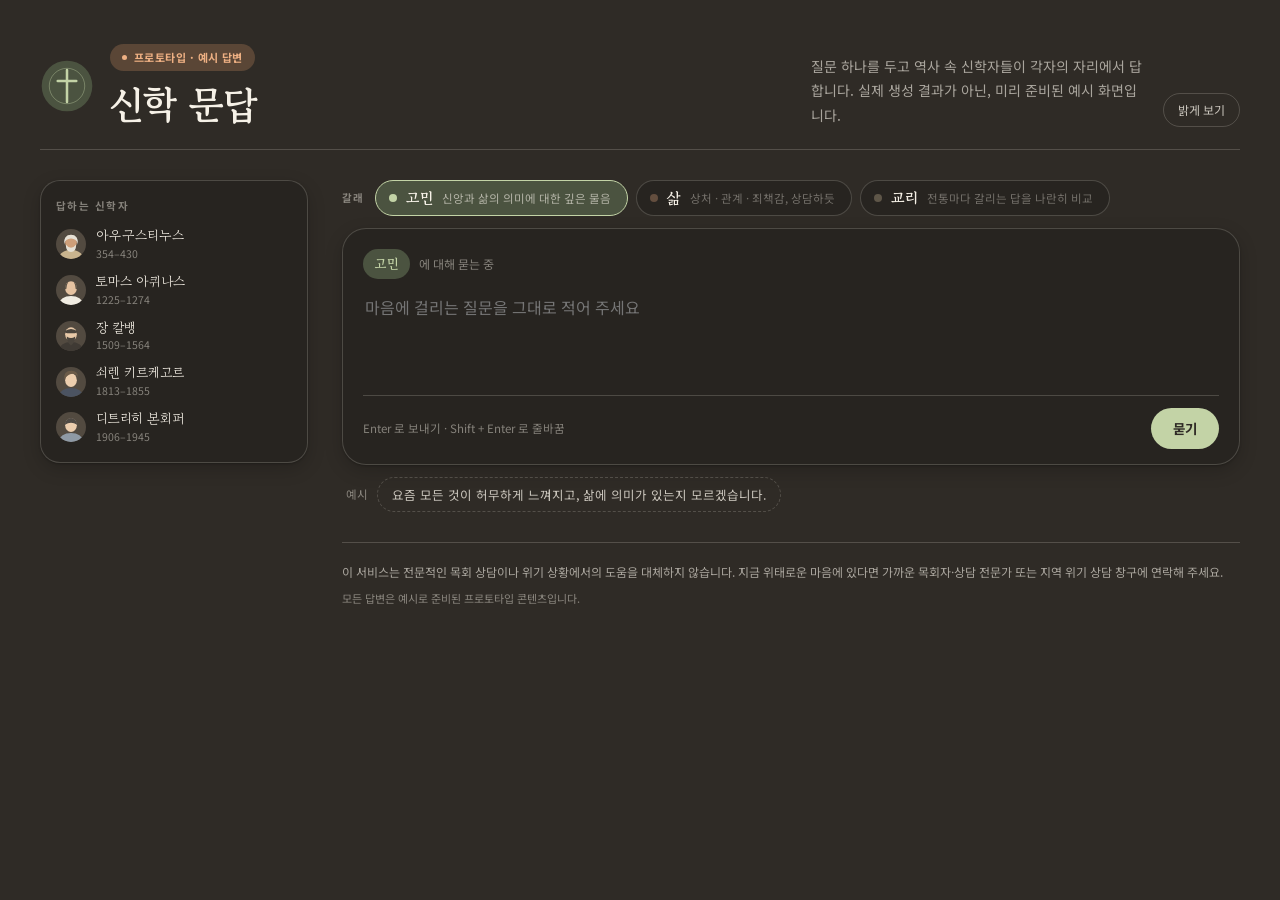
==== index.html @ 19d28226 "초기 커밋: 신학 문답 정적 사이트 - index.html + assets(styles.css, data.js, app.js, favicon.svg) - 고민/삶/교리 3갈래, 신" ====
<!DOCTYPE html>
<html lang="ko">
<head>
<meta charset="utf-8" />
<meta name="viewport" content="width=device-width, initial-scale=1" />
<title>신학 문답 — 역사 속 신학자들에게 묻다</title>
<meta name="description" content="고민 · 삶 · 교리, 세 갈래 중 하나를 고르고 질문하면 역사 속 신학자들이 각자의 자리에서 답합니다. 종합 결론과 참고 성경 구절, 비슷한 고민을 지나간 성경 인물까지 함께 보여 줍니다." />
<meta name="theme-color" content="#f5ead8" media="(prefers-color-scheme: light)" />
<meta name="theme-color" content="#2f2b26" media="(prefers-color-scheme: dark)" />

<!-- Open Graph -->
<meta property="og:type" content="website" />
<meta property="og:title" content="신학 문답" />
<meta property="og:description" content="질문 하나를 두고 역사 속 신학자들이 각자의 자리에서 답합니다." />
<meta property="og:locale" content="ko_KR" />

<link rel="icon" href="assets/favicon.svg" type="image/svg+xml" />
<link rel="preconnect" href="https://fonts.googleapis.com" />
<link rel="preconnect" href="https://fonts.gstatic.com" crossorigin />
<link rel="stylesheet" href="https://fonts.googleapis.com/css2?family=Gowun+Batang:wght@400;700&family=Noto+Sans+KR:wght@400;500;700&display=swap" />
<link rel="stylesheet" href="assets/styles.css" />
</head>
<body>
<div style="min-height:100vh;background:var(--color-bg);color:var(--color-text);padding:clamp(20px,4vw,44px) clamp(16px,4vw,40px) 90px;font-family:var(--sans);line-height:1.7">
  <div style="max-width:1220px;margin:0 auto;display:flex;flex-direction:column;gap:30px">

    <!-- HEADER -->
    <header style="display:flex;align-items:flex-end;justify-content:space-between;gap:24px;flex-wrap:wrap;border-bottom:1px solid var(--color-divider);padding-bottom:22px">
      <div style="display:flex;align-items:center;gap:16px">
        <svg viewBox="0 0 64 64" style="width:54px;height:54px;flex:none" aria-hidden="true">
          <circle cx="32" cy="32" r="30" fill="var(--cat-tint)"></circle>
          <circle cx="32" cy="32" r="21" fill="none" stroke="var(--cat)" stroke-width="1" opacity=".45"></circle>
          <path d="M32 13 V51 M21 26 H43" fill="none" stroke="var(--cat)" stroke-width="3" stroke-linecap="round"></path>
        </svg>
        <div style="display:flex;flex-direction:column;gap:9px">
          <span style="display:inline-flex;align-items:center;gap:7px;padding:4px 12px;border-radius:999px;font-size:11px;letter-spacing:.04em;font-weight:700;background:var(--c-life-tint);color:var(--c-life);width:fit-content">
            <span style="width:5px;height:5px;border-radius:50%;background:currentColor;display:block"></span>프로토타입 · 예시 답변
          </span>
          <h1 style="margin:0;font-family:var(--serif);font-weight:700;font-size:clamp(27px,3.6vw,38px);line-height:1.25;letter-spacing:-.02em">신학 문답</h1>
        </div>
      </div>
      <div style="display:flex;align-items:flex-end;gap:16px;flex-wrap:wrap">
        <p style="margin:0;max-width:42ch;font-size:14px;line-height:1.75;color:var(--ink-55)">
          질문 하나를 두고 역사 속 신학자들이 각자의 자리에서 답합니다. 실제 생성 결과가 아닌, 미리 준비된 예시 화면입니다.
        </p>
        <button id="themeBtn" class="hover-soft" aria-pressed="true" style="cursor:pointer;font-size:12px;color:var(--ink-70);background:transparent;border:1px solid var(--color-divider);border-radius:999px;padding:6px 14px;white-space:nowrap;transition:background .18s ease">밝게 보기</button>
      </div>
    </header>

    <!-- BODY -->
    <div style="display:flex;flex-wrap:wrap;gap:clamp(20px,3vw,34px);align-items:flex-start">

      <!-- LEFT RAIL -->
      <aside class="rail" style="flex:0 1 268px;min-width:250px;position:sticky;top:20px;display:flex;flex-direction:column;gap:22px">
        <div style="display:flex;flex-direction:column;gap:11px;background:var(--color-surface);border:1px solid var(--color-divider);border-radius:20px;padding:16px 15px;box-shadow:var(--shadow-soft)">
          <span style="font-size:10.5px;letter-spacing:.14em;font-weight:700;color:var(--ink-40)">답하는 신학자</span>
          <div id="roster" style="display:flex;flex-direction:column;gap:9px"></div>
        </div>
      </aside>

      <!-- MAIN -->
      <main style="flex:1 1 520px;min-width:300px;display:flex;flex-direction:column;gap:30px">

        <!-- ASK -->
        <section style="display:flex;flex-direction:column;gap:12px">
          <div style="display:flex;align-items:center;gap:8px;flex-wrap:wrap">
            <span style="font-size:10.5px;letter-spacing:.14em;font-weight:700;color:var(--ink-40);margin-right:2px">갈래</span>
            <div id="pills" style="display:flex;align-items:center;gap:8px;flex-wrap:wrap"></div>
          </div>

          <div style="background:var(--color-surface);border:1px solid var(--color-divider);border-radius:24px;padding:20px 20px 15px;box-shadow:var(--shadow-soft);display:flex;flex-direction:column;gap:12px">
            <div style="display:flex;align-items:center;gap:9px">
              <span id="qCatName" style="display:inline-flex;align-items:center;padding:4px 12px;border-radius:999px;font-family:var(--serif);font-weight:700;font-size:13px;background:var(--cat-tint);color:var(--cat)"></span>
              <span style="font-size:12px;color:var(--ink-40)">에 대해 묻는 중</span>
            </div>
            <textarea id="draft" rows="3" placeholder="마음에 걸리는 질문을 그대로 적어 주세요" aria-label="질문 입력" style="width:100%;resize:none;font-family:var(--sans);font-size:16px;line-height:1.75;color:var(--color-text);background:transparent;border:0;outline:none;padding:2px 2px 6px"></textarea>
            <div style="display:flex;align-items:center;gap:12px;flex-wrap:wrap;border-top:1px solid var(--color-divider);padding-top:12px">
              <span style="font-size:11.5px;color:var(--ink-40)">Enter 로 보내기 · Shift + Enter 로 줄바꿈</span>
              <button id="submitBtn" class="hover-op" style="margin-left:auto;cursor:pointer;font-family:var(--sans);font-weight:700;font-size:13.5px;color:var(--on-cat);background:var(--cat);border:0;border-radius:999px;padding:9px 22px;transition:opacity .18s ease">묻기</button>
            </div>
          </div>

          <div style="display:flex;align-items:center;gap:9px;flex-wrap:wrap;padding-left:4px">
            <span style="font-size:11.5px;color:var(--ink-40);flex:none">예시</span>
            <button id="exampleChip" class="example-chip" style="cursor:pointer;font-size:12.5px;text-align:left;padding:6px 14px;border-radius:999px;background:transparent;color:var(--ink-70);border:1px dashed var(--color-divider)"></button>
          </div>
        </section>

        <!-- RESULTS (JS가 채움) -->
        <div id="results" class="hidden"></div>

        <!-- FOOTER -->
        <footer style="border-top:1px solid var(--color-divider);padding-top:18px;display:flex;flex-direction:column;gap:7px">
          <p style="margin:0;font-size:12px;line-height:1.75;color:var(--ink-55)">
            이 서비스는 전문적인 목회 상담이나 위기 상황에서의 도움을 대체하지 않습니다. 지금 위태로운 마음에 있다면 가까운 목회자·상담 전문가 또는 지역 위기 상담 창구에 연락해 주세요.
          </p>
          <p style="margin:0;font-size:11px;color:var(--ink-40)">모든 답변은 예시로 준비된 프로토타입 콘텐츠입니다.</p>
        </footer>

      </main>
    </div>
  </div>
</div>

<script src="assets/data.js"></script>
<script src="assets/app.js"></script>
</body>
</html>
---- assets/styles.css ----
:root {
  --serif: "Gowun Batang", "Nanum Myeongjo", serif;
  --sans: "Noto Sans KR", "Figtree", system-ui, sans-serif;

  --color-bg: #f5ead8;
  --color-surface: #fffdf7;
  --color-text: #3a352f;
  --color-divider: rgba(58,53,47,.12);
  --soft: rgba(58,53,47,.06);
  --ink-70: rgba(58,53,47,.72);
  --ink-55: rgba(58,53,47,.55);
  --ink-40: rgba(58,53,47,.4);
  --c-worry: #6d7f52; --c-worry-tint: #eef4e2; --c-worry-soft: #f6f9ef;
  --c-life:  #b3703f; --c-life-tint:  #fbeade; --c-life-soft:  #fdf3ec;
  --c-doc:   #8a7350; --c-doc-tint:   #f2ece0; --c-doc-soft:   #f9f5ec;
  --on-cat: #fffdf8;
  --av-bg: #f0e7d5;
  --shadow-soft: 0 1px 2px rgba(58,53,47,.05), 0 6px 18px rgba(58,53,47,.05);

  /* 선택된 갈래 색 (JS가 갱신) */
  --cat: var(--c-worry);
  --cat-tint: var(--c-worry-tint);
  --cat-soft: var(--c-worry-soft);
}
:root.dark {
  --color-bg: #2f2b26;
  --color-surface: #272420;
  --color-text: #f6f1e7;
  --color-divider: rgba(246,241,231,.18);
  --soft: rgba(246,241,231,.08);
  --ink-70: rgba(246,241,231,.78);
  --ink-55: rgba(246,241,231,.62);
  --ink-40: rgba(246,241,231,.46);
  --c-worry: #c3d3a6; --c-worry-tint: #4b5340; --c-worry-soft: #464e3c;
  --c-life:  #eeb083; --c-life-tint:  #5a4636; --c-life-soft:  #524032;
  --c-doc:   #dfcba4; --c-doc-tint:   #544a3a; --c-doc-soft:   #4d4436;
  --on-cat: #2e2a25;
  --av-bg: #524a40;
  --shadow-soft: 0 1px 2px rgba(0,0,0,.22), 0 6px 18px rgba(0,0,0,.18);
}

* { box-sizing: border-box; }
html, body { margin: 0; background: var(--color-bg); color: var(--color-text); font-family: var(--sans); -webkit-font-smoothing: antialiased; }

@keyframes riseIn { from { opacity: 0; transform: translateY(12px); } to { opacity: 1; transform: none; } }
@keyframes fadeIn { from { opacity: 0; } to { opacity: 1; } }

button { font: inherit; }
.hover-soft:hover { background: var(--soft) !important; }
.hover-op:hover { opacity: .85; }
.pill-cat { transition: background .18s ease, border-color .18s ease; }
.pill-cat:hover { border-color: var(--pc) !important; }
.example-chip { transition: background .18s ease; }
.example-chip:hover { background: var(--cat-tint) !important; }
a { color: var(--c-life); }

:focus-visible { outline: 2px solid var(--cat); outline-offset: 2px; border-radius: 6px; }

.hidden { display: none !important; }

@media (max-width: 720px) {
  aside.rail { position: static !important; top: auto !important; }
}

/* 접근성: 모션 최소화 설정을 존중 */
@media (prefers-reduced-motion: reduce) {
  *, *::before, *::after { animation: none !important; scroll-behavior: auto !important; }
}
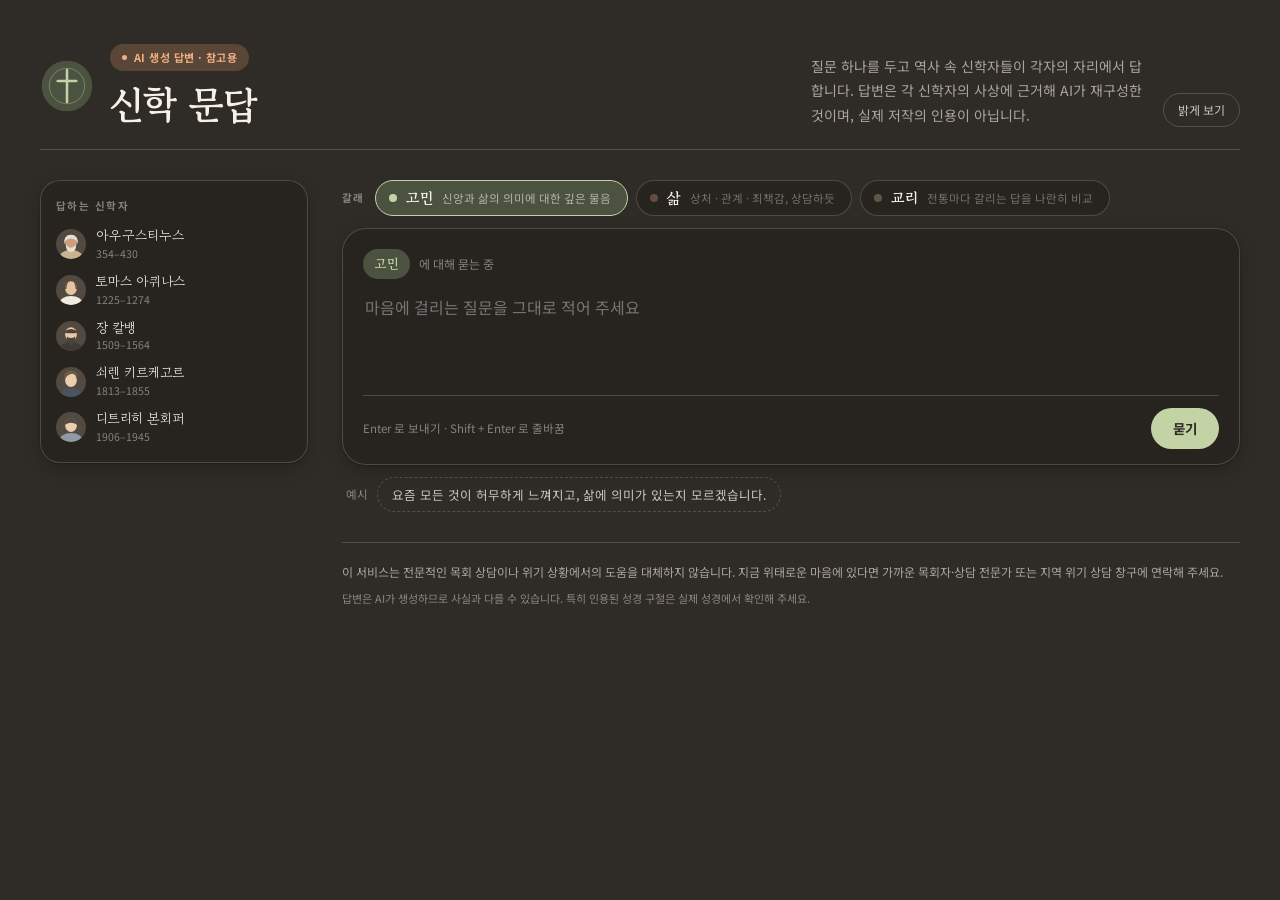
==== commit 549a145d: "Gemini API 연동: 예시 답변 → 실제 생성 답변 - api/ask.js 서버리스 함수 추가 (Gemini interactions API + 구조화 출력) - API 키는 " ====
--- a/index.html
+++ b/index.html
@@ -34,14 +34,14 @@
         </svg>
         <div style="display:flex;flex-direction:column;gap:9px">
           <span style="display:inline-flex;align-items:center;gap:7px;padding:4px 12px;border-radius:999px;font-size:11px;letter-spacing:.04em;font-weight:700;background:var(--c-life-tint);color:var(--c-life);width:fit-content">
-            <span style="width:5px;height:5px;border-radius:50%;background:currentColor;display:block"></span>프로토타입 · 예시 답변
+            <span style="width:5px;height:5px;border-radius:50%;background:currentColor;display:block"></span>AI 생성 답변 · 참고용
           </span>
           <h1 style="margin:0;font-family:var(--serif);font-weight:700;font-size:clamp(27px,3.6vw,38px);line-height:1.25;letter-spacing:-.02em">신학 문답</h1>
         </div>
       </div>
       <div style="display:flex;align-items:flex-end;gap:16px;flex-wrap:wrap">
         <p style="margin:0;max-width:42ch;font-size:14px;line-height:1.75;color:var(--ink-55)">
-          질문 하나를 두고 역사 속 신학자들이 각자의 자리에서 답합니다. 실제 생성 결과가 아닌, 미리 준비된 예시 화면입니다.
+          질문 하나를 두고 역사 속 신학자들이 각자의 자리에서 답합니다. 답변은 각 신학자의 사상에 근거해 AI가 재구성한 것이며, 실제 저작의 인용이 아닙니다.
         </p>
         <button id="themeBtn" class="hover-soft" aria-pressed="true" style="cursor:pointer;font-size:12px;color:var(--ink-70);background:transparent;border:1px solid var(--color-divider);border-radius:999px;padding:6px 14px;white-space:nowrap;transition:background .18s ease">밝게 보기</button>
       </div>
@@ -94,7 +94,7 @@
           <p style="margin:0;font-size:12px;line-height:1.75;color:var(--ink-55)">
             이 서비스는 전문적인 목회 상담이나 위기 상황에서의 도움을 대체하지 않습니다. 지금 위태로운 마음에 있다면 가까운 목회자·상담 전문가 또는 지역 위기 상담 창구에 연락해 주세요.
           </p>
-          <p style="margin:0;font-size:11px;color:var(--ink-40)">모든 답변은 예시로 준비된 프로토타입 콘텐츠입니다.</p>
+          <p style="margin:0;font-size:11px;color:var(--ink-40)">답변은 AI가 생성하므로 사실과 다를 수 있습니다. 특히 인용된 성경 구절은 실제 성경에서 확인해 주세요.</p>
         </footer>
 
       </main>
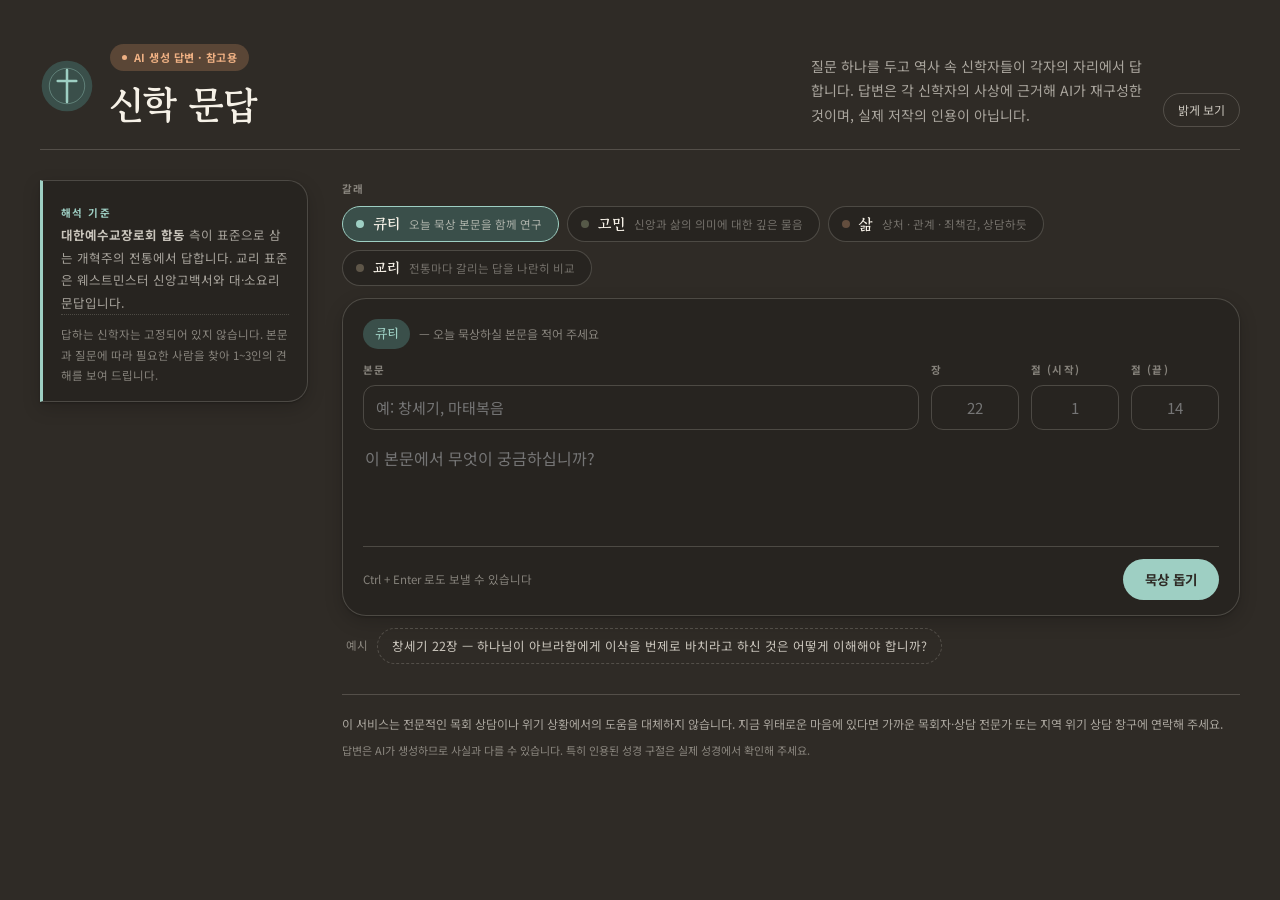
==== commit f2b546cb: "큐티 갈래 추가 및 첫 화면 기본 갈래로 설정 새 갈래 '큐티' — D형 큐티의 '연구와 묵상' 단계를 돕습니다. - 입력: 본문(66권 자동완성)·장·절(시작~끝)·질문 - 출력" ====
--- a/index.html
+++ b/index.html
@@ -18,7 +18,8 @@
 <link rel="preconnect" href="https://fonts.googleapis.com" />
 <link rel="preconnect" href="https://fonts.gstatic.com" crossorigin />
 <link rel="stylesheet" href="https://fonts.googleapis.com/css2?family=Gowun+Batang:wght@400;700&family=Noto+Sans+KR:wght@400;500;700&display=swap" />
-<link rel="stylesheet" href="assets/styles.css" />
+<!-- ?v= 는 캐시 무효화용입니다. 자산을 고칠 때마다 숫자를 올려 주세요. -->
+<link rel="stylesheet" href="assets/styles.css?v=2" />
 </head>
 <body>
 <div style="min-height:100vh;background:var(--color-bg);color:var(--color-text);padding:clamp(20px,4vw,44px) clamp(16px,4vw,40px) 90px;font-family:var(--sans);line-height:1.7">
@@ -52,9 +53,22 @@
 
       <!-- LEFT RAIL -->
       <aside class="rail" style="flex:0 1 268px;min-width:250px;position:sticky;top:20px;display:flex;flex-direction:column;gap:22px">
-        <div style="display:flex;flex-direction:column;gap:11px;background:var(--color-surface);border:1px solid var(--color-divider);border-radius:20px;padding:16px 15px;box-shadow:var(--shadow-soft)">
+        <!-- 고정 패널이 있는 갈래 -->
+        <div id="rosterCard" style="display:flex;flex-direction:column;gap:11px;background:var(--color-surface);border:1px solid var(--color-divider);border-radius:20px;padding:16px 15px;box-shadow:var(--shadow-soft)">
           <span style="font-size:10.5px;letter-spacing:.14em;font-weight:700;color:var(--ink-40)">답하는 신학자</span>
           <div id="roster" style="display:flex;flex-direction:column;gap:9px"></div>
+        </div>
+
+        <!-- 큐티 갈래: 고정 패널이 없으므로 해석 기준을 안내합니다 -->
+        <div id="standardCard" class="hidden" style="flex-direction:column;gap:10px;background:var(--color-surface);border:1px solid var(--color-divider);border-left:3px solid var(--cat);border-radius:0 20px 20px 0;padding:16px 18px;box-shadow:var(--shadow-soft)">
+          <span style="font-size:10.5px;letter-spacing:.14em;font-weight:700;color:var(--cat)">해석 기준</span>
+          <p style="margin:0;font-size:12.5px;line-height:1.8;color:var(--ink-55)">
+            <b style="color:var(--ink-70)">대한예수교장로회 합동</b> 측이 표준으로 삼는 개혁주의 전통에서 답합니다.
+            교리 표준은 웨스트민스터 신앙고백서와 대·소요리문답입니다.
+          </p>
+          <p style="margin:0;font-size:11.5px;line-height:1.75;color:var(--ink-40);padding-top:9px;border-top:1px dotted var(--color-divider)">
+            답하는 신학자는 고정되어 있지 않습니다. 본문과 질문에 따라 필요한 사람을 찾아 1~3인의 견해를 보여 드립니다.
+          </p>
         </div>
       </aside>
 
@@ -71,11 +85,27 @@
           <div style="background:var(--color-surface);border:1px solid var(--color-divider);border-radius:24px;padding:20px 20px 15px;box-shadow:var(--shadow-soft);display:flex;flex-direction:column;gap:12px">
             <div style="display:flex;align-items:center;gap:9px">
               <span id="qCatName" style="display:inline-flex;align-items:center;padding:4px 12px;border-radius:999px;font-family:var(--serif);font-weight:700;font-size:13px;background:var(--cat-tint);color:var(--cat)"></span>
-              <span style="font-size:12px;color:var(--ink-40)">에 대해 묻는 중</span>
+              <span id="qCatSuffix" style="font-size:12px;color:var(--ink-40)">에 대해 묻는 중</span>
             </div>
+
+            <!-- 큐티 전용: 본문 · 장 · 절 -->
+            <div id="qtFields" class="hidden" style="flex-direction:column;gap:12px">
+              <div style="display:flex;gap:12px;flex-wrap:wrap;align-items:flex-end">
+                <div class="field" style="flex:1 1 180px;min-width:150px">
+                  <label for="book">본문</label>
+                  <input id="book" list="books" placeholder="예: 창세기, 마태복음" autocomplete="off" />
+                  <datalist id="books"></datalist>
+                </div>
+                <div class="field" style="flex:none"><label for="chapter">장</label><input id="chapter" class="num" inputmode="numeric" placeholder="22" /></div>
+                <div class="field" style="flex:none"><label for="vFrom">절 (시작)</label><input id="vFrom" class="num" inputmode="numeric" placeholder="1" /></div>
+                <div class="field" style="flex:none"><label for="vTo">절 (끝)</label><input id="vTo" class="num" inputmode="numeric" placeholder="14" /></div>
+              </div>
+              <p id="refPreview" style="margin:0;font-family:var(--serif);font-size:13.5px;color:var(--cat)"></p>
+            </div>
+
             <textarea id="draft" rows="3" placeholder="마음에 걸리는 질문을 그대로 적어 주세요" aria-label="질문 입력" style="width:100%;resize:none;font-family:var(--sans);font-size:16px;line-height:1.75;color:var(--color-text);background:transparent;border:0;outline:none;padding:2px 2px 6px"></textarea>
             <div style="display:flex;align-items:center;gap:12px;flex-wrap:wrap;border-top:1px solid var(--color-divider);padding-top:12px">
-              <span style="font-size:11.5px;color:var(--ink-40)">Enter 로 보내기 · Shift + Enter 로 줄바꿈</span>
+              <span id="sendHint" style="font-size:11.5px;color:var(--ink-40)">Enter 로 보내기 · Shift + Enter 로 줄바꿈</span>
               <button id="submitBtn" class="hover-op" style="margin-left:auto;cursor:pointer;font-family:var(--sans);font-weight:700;font-size:13.5px;color:var(--on-cat);background:var(--cat);border:0;border-radius:999px;padding:9px 22px;transition:opacity .18s ease">묻기</button>
             </div>
           </div>
@@ -102,7 +132,7 @@
   </div>
 </div>
 
-<script src="assets/data.js"></script>
-<script src="assets/app.js"></script>
+<script src="assets/data.js?v=2"></script>
+<script src="assets/app.js?v=2"></script>
 </body>
 </html>
--- a/assets/styles.css
+++ b/assets/styles.css
@@ -10,6 +10,7 @@
   --ink-70: rgba(58,53,47,.72);
   --ink-55: rgba(58,53,47,.55);
   --ink-40: rgba(58,53,47,.4);
+  --c-qt:    #4a7a72; --c-qt-tint:    #e2efec; --c-qt-soft:    #f0f7f5;
   --c-worry: #6d7f52; --c-worry-tint: #eef4e2; --c-worry-soft: #f6f9ef;
   --c-life:  #b3703f; --c-life-tint:  #fbeade; --c-life-soft:  #fdf3ec;
   --c-doc:   #8a7350; --c-doc-tint:   #f2ece0; --c-doc-soft:   #f9f5ec;
@@ -17,10 +18,10 @@
   --av-bg: #f0e7d5;
   --shadow-soft: 0 1px 2px rgba(58,53,47,.05), 0 6px 18px rgba(58,53,47,.05);
 
-  /* 선택된 갈래 색 (JS가 갱신) */
-  --cat: var(--c-worry);
-  --cat-tint: var(--c-worry-tint);
-  --cat-soft: var(--c-worry-soft);
+  /* 선택된 갈래 색 (JS가 갱신) — 기본은 큐티 */
+  --cat: var(--c-qt);
+  --cat-tint: var(--c-qt-tint);
+  --cat-soft: var(--c-qt-soft);
 }
 :root.dark {
   --color-bg: #2f2b26;
@@ -31,6 +32,7 @@
   --ink-70: rgba(246,241,231,.78);
   --ink-55: rgba(246,241,231,.62);
   --ink-40: rgba(246,241,231,.46);
+  --c-qt:    #9ecfc3; --c-qt-tint:    #3a4f4a; --c-qt-soft:    #354844;
   --c-worry: #c3d3a6; --c-worry-tint: #4b5340; --c-worry-soft: #464e3c;
   --c-life:  #eeb083; --c-life-tint:  #5a4636; --c-life-soft:  #524032;
   --c-doc:   #dfcba4; --c-doc-tint:   #544a3a; --c-doc-soft:   #4d4436;
@@ -58,6 +60,17 @@
 
 .hidden { display: none !important; }
 
+/* 큐티 갈래 입력 칸 */
+.field { display: flex; flex-direction: column; gap: 6px; }
+.field label { font-size: 10.5px; letter-spacing: .14em; font-weight: 700; color: var(--ink-40); }
+.field input {
+  font-family: var(--sans); font-size: 15px; line-height: 1.7; color: var(--color-text);
+  background: transparent; border: 1px solid var(--color-divider); border-radius: 12px;
+  padding: 9px 12px; outline: none; transition: border-color .18s ease; width: 100%;
+}
+.field input:focus { border-color: var(--cat); }
+.field .num { max-width: 88px; text-align: center; }
+
 @media (max-width: 720px) {
   aside.rail { position: static !important; top: auto !important; }
 }
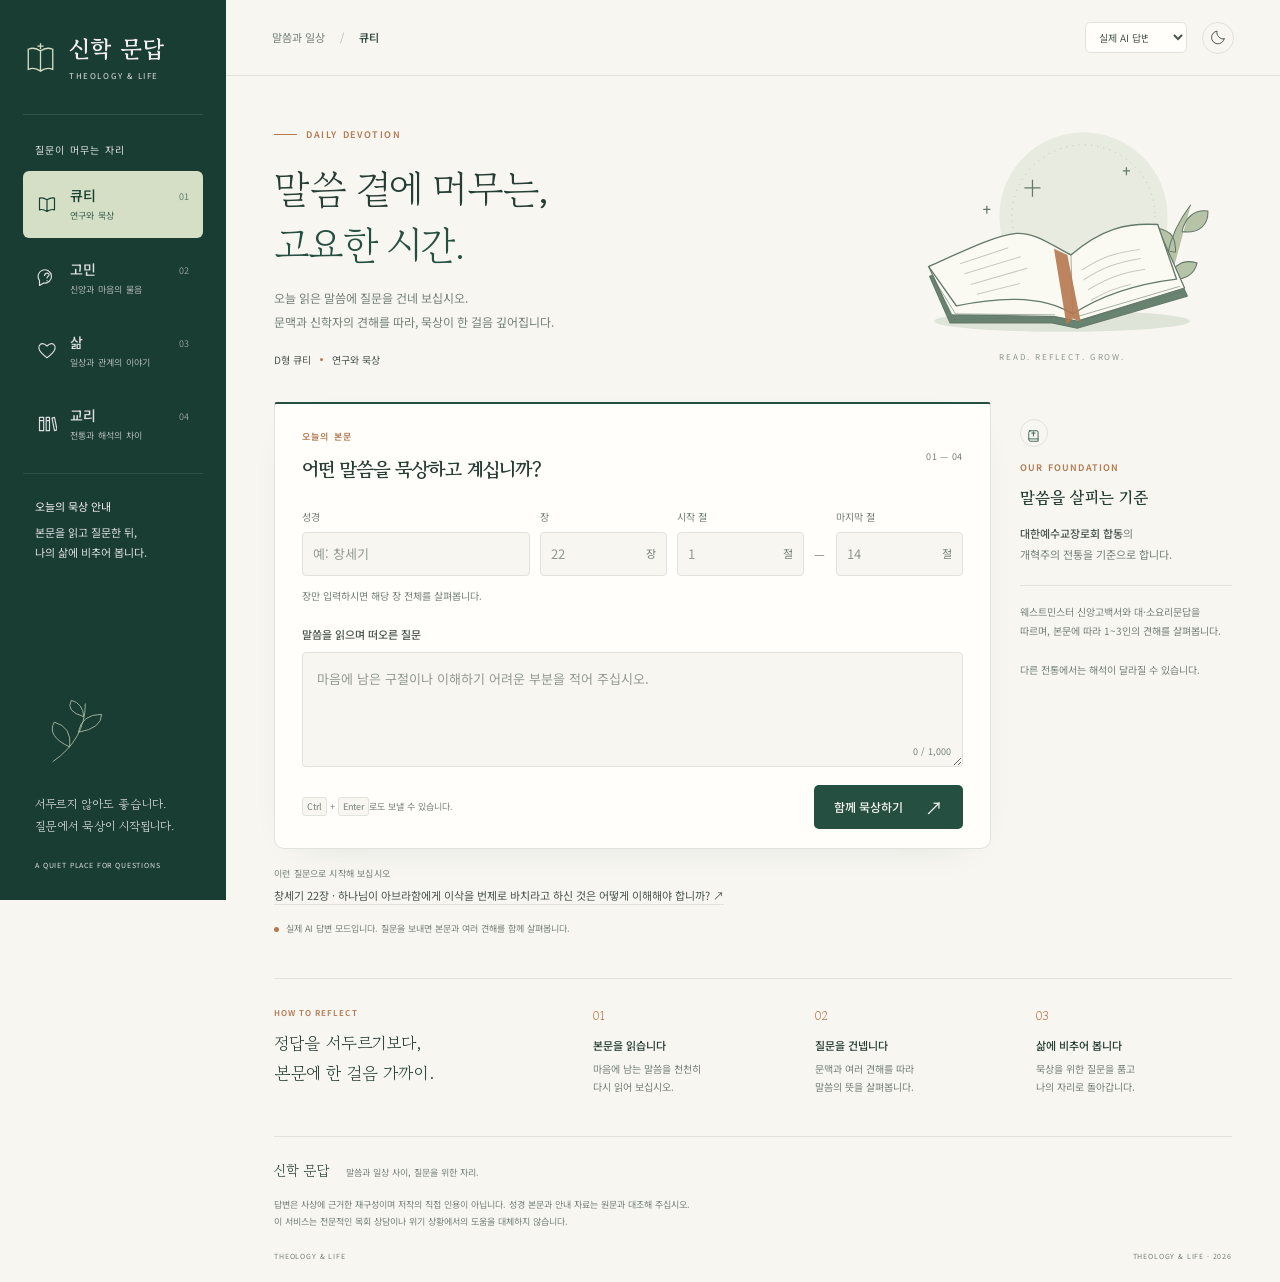
==== commit 5374dd12: "확정 서재 디자인 적용 및 연속 질문 지원" ====
--- a/index.html
+++ b/index.html
@@ -1,138 +1,105 @@
-<!DOCTYPE html>
+<!doctype html>
 <html lang="ko">
 <head>
-<meta charset="utf-8" />
-<meta name="viewport" content="width=device-width, initial-scale=1" />
-<title>신학 문답 — 역사 속 신학자들에게 묻다</title>
-<meta name="description" content="고민 · 삶 · 교리, 세 갈래 중 하나를 고르고 질문하면 역사 속 신학자들이 각자의 자리에서 답합니다. 종합 결론과 참고 성경 구절, 비슷한 고민을 지나간 성경 인물까지 함께 보여 줍니다." />
-<meta name="theme-color" content="#f5ead8" media="(prefers-color-scheme: light)" />
-<meta name="theme-color" content="#2f2b26" media="(prefers-color-scheme: dark)" />
-
-<!-- Open Graph -->
-<meta property="og:type" content="website" />
-<meta property="og:title" content="신학 문답" />
-<meta property="og:description" content="질문 하나를 두고 역사 속 신학자들이 각자의 자리에서 답합니다." />
-<meta property="og:locale" content="ko_KR" />
-
-<link rel="icon" href="assets/favicon.svg" type="image/svg+xml" />
-<link rel="preconnect" href="https://fonts.googleapis.com" />
-<link rel="preconnect" href="https://fonts.gstatic.com" crossorigin />
-<link rel="stylesheet" href="https://fonts.googleapis.com/css2?family=Gowun+Batang:wght@400;700&family=Noto+Sans+KR:wght@400;500;700&display=swap" />
-<!-- ?v= 는 캐시 무효화용입니다. 자산을 고칠 때마다 숫자를 올려 주세요. -->
-<link rel="stylesheet" href="assets/styles.css?v=2" />
+<meta charset="UTF-8"><meta name="viewport" content="width=device-width, initial-scale=1">
+<meta name="description" content="큐티와 신앙의 고민, 삶과 교리에 관한 질문을 성경과 신학자의 견해로 함께 살펴봅니다."><meta name="theme-color" content="#183c34">
+<title>신학 문답 — 말씀 곁에 머무는 시간</title>
+<link rel="icon" href="assets/mark.svg" type="image/svg+xml">
+<link rel="preconnect" href="https://fonts.googleapis.com"><link rel="preconnect" href="https://fonts.gstatic.com" crossorigin>
+<link href="https://fonts.googleapis.com/css2?family=Gowun+Batang:wght@400;700&family=Noto+Sans+KR:wght@400;500;600;700&display=swap" rel="stylesheet">
+<link rel="stylesheet" href="assets/design.css">
 </head>
 <body>
-<div style="min-height:100vh;background:var(--color-bg);color:var(--color-text);padding:clamp(20px,4vw,44px) clamp(16px,4vw,40px) 90px;font-family:var(--sans);line-height:1.7">
-  <div style="max-width:1220px;margin:0 auto;display:flex;flex-direction:column;gap:30px">
+<a class="skip" href="#question">질문 입력으로 바로 이동</a>
+<aside class="sidebar">
+  <a class="brand" href="./index.html" aria-label="신학 문답 처음으로">
+    <svg viewBox="0 0 40 40" aria-hidden="true"><path d="M6 10c5-2 10-1 14 2 4-3 9-4 14-2v23c-5-2-10-1-14 2-4-3-9-4-14-2Z M20 12v23 M20 3v7 M16.5 6.5h7" fill="none" stroke="currentColor" stroke-width="1.5"/></svg>
+    <span>신학 문답<small>THEOLOGY & LIFE</small></span>
+  </a>
+  <div class="rail-rule"></div>
+  <p class="rail-label">질문이 머무는 자리</p>
+  <nav id="categories" aria-label="질문 갈래"></nav>
+  <div class="sidebar-note" id="sidebarNote"></div>
+  <div class="sidebar-bottom">
+    <svg class="branch" viewBox="0 0 100 90" fill="none" stroke="currentColor" aria-hidden="true"><path d="M20 82Q62 53 62 7M42 63Q12 49 22 31q23 6 20 32M53 44Q83 39 83 21q-26 0-30 23M60 24Q36 17 44 3q15 4 16 21" stroke-width="1.2"/></svg>
+    <p>서두르지 않아도 좋습니다.<br>질문에서 묵상이 시작됩니다.</p>
+    <span class="rail-edition">A QUIET PLACE FOR QUESTIONS</span>
+  </div>
+</aside>
+<div class="workspace">
+  <header class="topbar">
+    <div class="breadcrumb">말씀과 일상 <span>/</span> <b id="crumb">큐티</b></div>
+    <div class="top-actions">
+      <span class="local-badge"><i></i> 디자인 미리보기</span>
+      <label class="mode-control"><span class="sr-only">답변 모드</span><select id="mode"><option value="demo">예시 답변</option><option value="live">실제 AI 답변</option></select></label>
+      <button id="themeToggle" class="icon-button" aria-label="어둡게 보기" title="어둡게 보기"></button>
+    </div>
+  </header>
+  <main id="main" class="page">
+    <section class="hero" id="hero">
+      <div class="hero-copy"><div class="eyebrow"><span></span><span id="eyebrow">DAILY DEVOTION</span></div>
+      <h1 id="heroTitle">말씀 곁에 머무는,<br><em>고요한 시간.</em></h1>
+      <p id="heroDescription">오늘 읽은 말씀에 질문을 건네 보십시오.<br>문맥과 신학자의 견해를 따라, 묵상이 한 걸음 깊어집니다.</p>
+      <div class="hero-meta" id="heroMeta"><span>D형 큐티</span><i></i><span>연구와 묵상</span></div></div>
+      <div class="hero-art" aria-hidden="true">
+        <svg viewBox="0 0 380 265" fill="none" xmlns="http://www.w3.org/2000/svg">
+        <circle cx="214" cy="110" r="94" fill="var(--art-disc)"/>
+        <circle cx="214" cy="110" r="80" stroke="var(--art-line)" stroke-dasharray="1 6" opacity=".4"/>
+        <path d="M305 204c-4-45 7-79 29-107 M317 150c-19-1-23-15-21-27 16 3 21 10 21 27 M324 127c20 3 30-9 29-23-14-2-25 6-29 23 M309 179c16 4 29-3 32-17-13-4-25 0-32 17" fill="var(--art-leaf)" stroke="var(--art-line)" stroke-width="1.2"/>
+        <ellipse cx="190" cy="227" rx="143" ry="12" fill="var(--art-shadow)"/>
+        <path d="M42 177 150 142 201 160 303 138 330 199 207 235 179 229 65 229Z" fill="var(--art-cover)" stroke="var(--art-line)" stroke-width="1.4" stroke-linejoin="round"/>
+        <path d="m41 166 104-34 55 21 98-28 29 65-120 37-25-5-116-2Z" fill="var(--art-paper)" stroke="var(--art-line)" stroke-width="1.4" stroke-linejoin="round"/>
+        <path d="M41 166c36-16 74-35 98-37 22-1 39 13 61 24 34-29 61-36 97-34l21 61c-33 4-78 14-116 39-30-19-73-21-130-9Z" fill="var(--art-paper)" stroke="var(--art-line)" stroke-width="1.5"/>
+        <path d="m200 153 2 66M45 177l26 42 111 1M49 185l21 40 115-2M207 222l115-34M208 227l117-33" stroke="var(--art-line)" opacity=".65"/>
+        <path d="m76 163 54-18m-49 29 63-19m-56 31 63-18m-56 29 48-12m69-15c22-14 38-20 65-23m-63 34c22-14 38-20 64-24m-59 35c23-14 38-19 64-23m-61 35c15-9 29-15 45-18" stroke="var(--art-line)" opacity=".36" stroke-width="1.2"/>
+        <path d="m181 146 15 7 15 75-9-4-7 7Z" fill="var(--copper)" opacity=".9"/>
+        <path d="M157 69v19m-9-10h18M262 55v9m-4-5h8M106 98v9m-4-5h8" stroke="var(--art-line)" stroke-width="1.4"/>
+        </svg>
+        <span>READ. REFLECT. GROW.</span>
+      </div>
+    </section>
 
-    <!-- HEADER -->
-    <header style="display:flex;align-items:flex-end;justify-content:space-between;gap:24px;flex-wrap:wrap;border-bottom:1px solid var(--color-divider);padding-bottom:22px">
-      <div style="display:flex;align-items:center;gap:16px">
-        <svg viewBox="0 0 64 64" style="width:54px;height:54px;flex:none" aria-hidden="true">
-          <circle cx="32" cy="32" r="30" fill="var(--cat-tint)"></circle>
-          <circle cx="32" cy="32" r="21" fill="none" stroke="var(--cat)" stroke-width="1" opacity=".45"></circle>
-          <path d="M32 13 V51 M21 26 H43" fill="none" stroke="var(--cat)" stroke-width="3" stroke-linecap="round"></path>
-        </svg>
-        <div style="display:flex;flex-direction:column;gap:9px">
-          <span style="display:inline-flex;align-items:center;gap:7px;padding:4px 12px;border-radius:999px;font-size:11px;letter-spacing:.04em;font-weight:700;background:var(--c-life-tint);color:var(--c-life);width:fit-content">
-            <span style="width:5px;height:5px;border-radius:50%;background:currentColor;display:block"></span>AI 생성 답변 · 참고용
-          </span>
-          <h1 style="margin:0;font-family:var(--serif);font-weight:700;font-size:clamp(27px,3.6vw,38px);line-height:1.25;letter-spacing:-.02em">신학 문답</h1>
-        </div>
+    <div class="entry-layout">
+      <div class="entry-main">
+        <form id="questionForm" class="question-card" novalidate>
+          <div class="form-heading"><div><span class="kicker" id="formKicker">오늘의 본문</span><h2 id="formTitle">어떤 말씀을 묵상하고 계십니까?</h2></div><span class="page-number">01 — 04</span></div>
+          <div id="qtFields" class="passage-fields">
+            <label class="book-field">성경<input id="book" list="books" autocomplete="off" placeholder="예: 창세기" maxlength="20"><datalist id="books"></datalist></label>
+            <label>장<div class="unit-input"><input id="chapter" type="text" inputmode="numeric" placeholder="22" maxlength="3"><span>장</span></div></label>
+            <label>시작 절<div class="unit-input"><input id="verseFrom" type="text" inputmode="numeric" placeholder="1" maxlength="3"><span>절</span></div></label>
+            <span class="range-dash">—</span>
+            <label>마지막 절<div class="unit-input"><input id="verseTo" type="text" inputmode="numeric" placeholder="14" maxlength="3"><span>절</span></div></label>
+          </div>
+          <p id="refPreview" class="reference-preview">장만 입력하시면 해당 장 전체를 살펴봅니다.</p>
+          <div id="followupContext" class="followup-context" hidden></div>
+          <div class="question-field"><label for="question" id="questionLabel">말씀을 읽으며 떠오른 질문</label><textarea id="question" rows="3" maxlength="1000" placeholder="마음에 남은 구절이나 이해하기 어려운 부분을 적어 주십시오."></textarea><span class="character-count" id="characterCount">0 / 1,000</span></div>
+          <p id="validation" role="alert" class="validation" hidden></p>
+          <div class="form-bottom"><span id="keyboardHint"><kbd>Ctrl</kbd> + <kbd>Enter</kbd>로도 보낼 수 있습니다.</span><button id="submitButton" type="submit" class="primary">함께 묵상하기 <span aria-hidden="true">↗</span></button></div>
+        </form>
+        <div class="example-row"><span>이런 질문으로 시작해 보십시오</span><button id="fillExample" type="button"></button></div>
+        <p class="mode-note" id="modeNote"><span class="status-dot"></span> 예시 모드입니다. 질문을 보내면 갈래별로 준비된 답변이 표시됩니다.</p>
       </div>
-      <div style="display:flex;align-items:flex-end;gap:16px;flex-wrap:wrap">
-        <p style="margin:0;max-width:42ch;font-size:14px;line-height:1.75;color:var(--ink-55)">
-          질문 하나를 두고 역사 속 신학자들이 각자의 자리에서 답합니다. 답변은 각 신학자의 사상에 근거해 AI가 재구성한 것이며, 실제 저작의 인용이 아닙니다.
-        </p>
-        <button id="themeBtn" class="hover-soft" aria-pressed="true" style="cursor:pointer;font-size:12px;color:var(--ink-70);background:transparent;border:1px solid var(--color-divider);border-radius:999px;padding:6px 14px;white-space:nowrap;transition:background .18s ease">밝게 보기</button>
-      </div>
-    </header>
-
-    <!-- BODY -->
-    <div style="display:flex;flex-wrap:wrap;gap:clamp(20px,3vw,34px);align-items:flex-start">
-
-      <!-- LEFT RAIL -->
-      <aside class="rail" style="flex:0 1 268px;min-width:250px;position:sticky;top:20px;display:flex;flex-direction:column;gap:22px">
-        <!-- 고정 패널이 있는 갈래 -->
-        <div id="rosterCard" style="display:flex;flex-direction:column;gap:11px;background:var(--color-surface);border:1px solid var(--color-divider);border-radius:20px;padding:16px 15px;box-shadow:var(--shadow-soft)">
-          <span style="font-size:10.5px;letter-spacing:.14em;font-weight:700;color:var(--ink-40)">답하는 신학자</span>
-          <div id="roster" style="display:flex;flex-direction:column;gap:9px"></div>
-        </div>
-
-        <!-- 큐티 갈래: 고정 패널이 없으므로 해석 기준을 안내합니다 -->
-        <div id="standardCard" class="hidden" style="flex-direction:column;gap:10px;background:var(--color-surface);border:1px solid var(--color-divider);border-left:3px solid var(--cat);border-radius:0 20px 20px 0;padding:16px 18px;box-shadow:var(--shadow-soft)">
-          <span style="font-size:10.5px;letter-spacing:.14em;font-weight:700;color:var(--cat)">해석 기준</span>
-          <p style="margin:0;font-size:12.5px;line-height:1.8;color:var(--ink-55)">
-            <b style="color:var(--ink-70)">대한예수교장로회 합동</b> 측이 표준으로 삼는 개혁주의 전통에서 답합니다.
-            교리 표준은 웨스트민스터 신앙고백서와 대·소요리문답입니다.
-          </p>
-          <p style="margin:0;font-size:11.5px;line-height:1.75;color:var(--ink-40);padding-top:9px;border-top:1px dotted var(--color-divider)">
-            답하는 신학자는 고정되어 있지 않습니다. 본문과 질문에 따라 필요한 사람을 찾아 1~3인의 견해를 보여 드립니다.
-          </p>
-        </div>
-      </aside>
-
-      <!-- MAIN -->
-      <main style="flex:1 1 520px;min-width:300px;display:flex;flex-direction:column;gap:30px">
-
-        <!-- ASK -->
-        <section style="display:flex;flex-direction:column;gap:12px">
-          <div style="display:flex;align-items:center;gap:8px;flex-wrap:wrap">
-            <span style="font-size:10.5px;letter-spacing:.14em;font-weight:700;color:var(--ink-40);margin-right:2px">갈래</span>
-            <div id="pills" style="display:flex;align-items:center;gap:8px;flex-wrap:wrap"></div>
-          </div>
-
-          <div style="background:var(--color-surface);border:1px solid var(--color-divider);border-radius:24px;padding:20px 20px 15px;box-shadow:var(--shadow-soft);display:flex;flex-direction:column;gap:12px">
-            <div style="display:flex;align-items:center;gap:9px">
-              <span id="qCatName" style="display:inline-flex;align-items:center;padding:4px 12px;border-radius:999px;font-family:var(--serif);font-weight:700;font-size:13px;background:var(--cat-tint);color:var(--cat)"></span>
-              <span id="qCatSuffix" style="font-size:12px;color:var(--ink-40)">에 대해 묻는 중</span>
-            </div>
-
-            <!-- 큐티 전용: 본문 · 장 · 절 -->
-            <div id="qtFields" class="hidden" style="flex-direction:column;gap:12px">
-              <div style="display:flex;gap:12px;flex-wrap:wrap;align-items:flex-end">
-                <div class="field" style="flex:1 1 180px;min-width:150px">
-                  <label for="book">본문</label>
-                  <input id="book" list="books" placeholder="예: 창세기, 마태복음" autocomplete="off" />
-                  <datalist id="books"></datalist>
-                </div>
-                <div class="field" style="flex:none"><label for="chapter">장</label><input id="chapter" class="num" inputmode="numeric" placeholder="22" /></div>
-                <div class="field" style="flex:none"><label for="vFrom">절 (시작)</label><input id="vFrom" class="num" inputmode="numeric" placeholder="1" /></div>
-                <div class="field" style="flex:none"><label for="vTo">절 (끝)</label><input id="vTo" class="num" inputmode="numeric" placeholder="14" /></div>
-              </div>
-              <p id="refPreview" style="margin:0;font-family:var(--serif);font-size:13.5px;color:var(--cat)"></p>
-            </div>
-
-            <textarea id="draft" rows="3" placeholder="마음에 걸리는 질문을 그대로 적어 주세요" aria-label="질문 입력" style="width:100%;resize:none;font-family:var(--sans);font-size:16px;line-height:1.75;color:var(--color-text);background:transparent;border:0;outline:none;padding:2px 2px 6px"></textarea>
-            <div style="display:flex;align-items:center;gap:12px;flex-wrap:wrap;border-top:1px solid var(--color-divider);padding-top:12px">
-              <span id="sendHint" style="font-size:11.5px;color:var(--ink-40)">Enter 로 보내기 · Shift + Enter 로 줄바꿈</span>
-              <button id="submitBtn" class="hover-op" style="margin-left:auto;cursor:pointer;font-family:var(--sans);font-weight:700;font-size:13.5px;color:var(--on-cat);background:var(--cat);border:0;border-radius:999px;padding:9px 22px;transition:opacity .18s ease">묻기</button>
-            </div>
-          </div>
-
-          <div style="display:flex;align-items:center;gap:9px;flex-wrap:wrap;padding-left:4px">
-            <span style="font-size:11.5px;color:var(--ink-40);flex:none">예시</span>
-            <button id="exampleChip" class="example-chip" style="cursor:pointer;font-size:12.5px;text-align:left;padding:6px 14px;border-radius:999px;background:transparent;color:var(--ink-70);border:1px dashed var(--color-divider)"></button>
-          </div>
-        </section>
-
-        <!-- RESULTS (JS가 채움) -->
-        <div id="results" class="hidden"></div>
-
-        <!-- FOOTER -->
-        <footer style="border-top:1px solid var(--color-divider);padding-top:18px;display:flex;flex-direction:column;gap:7px">
-          <p style="margin:0;font-size:12px;line-height:1.75;color:var(--ink-55)">
-            이 서비스는 전문적인 목회 상담이나 위기 상황에서의 도움을 대체하지 않습니다. 지금 위태로운 마음에 있다면 가까운 목회자·상담 전문가 또는 지역 위기 상담 창구에 연락해 주세요.
-          </p>
-          <p style="margin:0;font-size:11px;color:var(--ink-40)">답변은 AI가 생성하므로 사실과 다를 수 있습니다. 특히 인용된 성경 구절은 실제 성경에서 확인해 주세요.</p>
-        </footer>
-
-      </main>
+      <aside class="guide" id="guide" aria-label="선택한 갈래 안내"></aside>
     </div>
-  </div>
+    <section class="reading-guide" id="readingGuide">
+      <div><span class="kicker">HOW TO REFLECT</span><h2>정답을 서두르기보다,<br>본문에 한 걸음 가까이.</h2></div>
+      <div class="step"><span>01</span><h3>본문을 읽습니다</h3><p>마음에 남는 말씀을 천천히<br>다시 읽어 보십시오.</p></div>
+      <div class="step"><span>02</span><h3>질문을 건넵니다</h3><p>문맥과 여러 견해를 따라<br>말씀의 뜻을 살펴봅니다.</p></div>
+      <div class="step"><span>03</span><h3>삶에 비추어 봅니다</h3><p>묵상을 위한 질문을 품고<br>나의 자리로 돌아갑니다.</p></div>
+    </section>
+    <div id="resultArea" hidden tabindex="-1">
+      <div class="reading-header"><div><span class="kicker" id="resultKicker"></span><h2 id="resultTitle"></h2><p id="resultQuestion"></p></div><button id="editQuestion" class="secondary">질문 수정 <span aria-hidden="true">↗</span></button></div>
+      <div id="conversationTrail" class="conversation-trail" hidden></div>
+      <div id="responseState" role="status" aria-live="polite"></div>
+      <div class="reading-layout"><div id="results"></div><aside class="contents" id="contents" aria-label="답변 목차"></aside></div>
+    </div>
+    <footer class="footer"><div class="footer-brand">신학 문답 <span>말씀과 일상 사이, 질문을 위한 자리.</span></div><p>답변은 사상에 근거한 재구성이며 저작의 직접 인용이 아닙니다. 성경 본문과 안내 자료는 원문과 대조해 주십시오.<br>이 서비스는 전문적인 목회 상담이나 위기 상황에서의 도움을 대체하지 않습니다.</p><div class="footer-end"><span>THEOLOGY & LIFE</span><span>THEOLOGY & LIFE · 2026</span></div></footer>
+  </main>
 </div>
-
-<script src="assets/data.js?v=2"></script>
-<script src="assets/app.js?v=2"></script>
-</body>
-</html>
+<aside id="questionDock" class="question-dock" aria-label="읽고 있는 질문 요약" hidden>
+  <div class="dock-inner"><span class="dock-icon" id="dockIcon" aria-hidden="true"></span><div class="dock-copy"><span class="dock-label" id="dockLabel"></span><p id="dockQuestion"></p></div><button id="viewFullQuestion" type="button" class="secondary">질문 전체 보기 <span aria-hidden="true">↑</span></button></div>
+</aside>
+<dialog id="modeDialog"><button class="dialog-close icon-button" id="closeDialog" aria-label="닫기">×</button><span class="kicker">실제 답변 연결</span><h2>AI 답변도 시험해 볼 수 있습니다.</h2><p>폴더 안의 <b>시작.cmd</b>를 실행해 열린 화면에서 ‘실제 AI 답변’을 선택해 주십시오.</p><p>질문은 현재 홈페이지의 AI 서버로 전송되며 기존 무료 사용량에 포함됩니다. 디자인 확인은 ‘예시 답변’만으로도 가능합니다.</p><button class="primary" id="dialogOk">확인했습니다</button></dialog>
+<noscript>이 프로토타입은 JavaScript를 켠 브라우저에서 실행됩니다.</noscript>
+<script src="assets/data.js"></script><script src="assets/conversation.js"></script><script src="assets/design.js"></script>
+</body></html>
--- a/assets/design.css
+++ b/assets/design.css
@@ -0,0 +1,49 @@
+:root{
+--paper:#f7f6f1;--surface:#fffefa;--ink:#263d35;--body:#4a554e;--muted:#758078;--line:#e1e4dc;--soft:#edf0e8;--green:#244f41;--green-hover:#173e31;--copper:#b5784f;--tint:#edf0e8;--av-bg:#e8e4d7;--serif:"Gowun Batang",Georgia,serif;--sans:"Noto Sans KR",system-ui,sans-serif;--art-disc:#e8ebdf;--art-line:#647969;--art-paper:#fbfaf2;--art-cover:#698371;--art-leaf:#b6c3a7;--art-shadow:#dfe4d8;--shadow:0 12px 40px -30px #213b3940;color-scheme:light}
+:root[data-theme="dark"]{--paper:#1e2823;--surface:#26322b;--ink:#eeeee3;--body:#cbd3c9;--muted:#a3b2a6;--line:#3d4b41;--soft:#313f35;--green:#b4caae;--green-hover:#d2e1c6;--copper:#d6a274;--tint:#313f35;--av-bg:#414b3d;--art-disc:#303e32;--art-line:#90a289;--art-paper:#a6af98;--art-cover:#536f59;--art-leaf:#677e5e;--art-shadow:#16231b;color-scheme:dark}
+*{box-sizing:border-box}html{scroll-behavior:smooth;scroll-padding-top:36px}body{margin:0;background:var(--paper);color:var(--ink);font-family:var(--sans);font-size:14px;line-height:1.7;-webkit-font-smoothing:antialiased}button,input,textarea,select{font:inherit}button,a,input,select,textarea{-webkit-tap-highlight-color:transparent}button{cursor:pointer}button{transition:background .18s,color .18s,transform .18s}button:disabled{opacity:.5;cursor:wait}a{color:inherit}h1,h2,h3,p{margin:0}h1,h2,h3{word-break:keep-all}button:focus-visible,a:focus-visible,select:focus-visible{outline:2px solid var(--copper);outline-offset:4px}input:focus-visible,textarea:focus-visible{outline:2px solid var(--copper);outline-offset:2px}[hidden]{display:none!important}.sr-only{position:absolute;width:1px;height:1px;overflow:hidden;clip:rect(0,0,0,0)}.skip{position:fixed;top:-100px;left:16px;padding:10px;background:var(--surface);z-index:100}.skip:focus{top:12px}
+.sidebar{position:fixed;inset:0 auto 0 0;width:226px;padding:34px 23px 28px;background:#193c33;color:#e9eee2;display:flex;flex-direction:column;z-index:30}.brand{display:flex;align-items:center;gap:11px;text-decoration:none}.brand svg{width:35px;height:40px;flex:none;color:#d1dcbf}.brand>span{font-family:var(--serif);font-size:23px;letter-spacing:.04em;line-height:1.3;font-weight:700}.brand small{display:block;font-family:var(--sans);font-size:8px;font-weight:400;letter-spacing:.2em;color:#b6c6b7;margin-top:7px}.rail-rule{height:1px;background:#ffffff1c;margin:33px 0 26px}.rail-label{font-size:10px;letter-spacing:.12em;color:#a9bcb0;margin:0 12px 13px}#categories{display:grid;gap:7px}.category{width:100%;border:1px solid transparent;background:none;color:#c0cec3;border-radius:6px;display:flex;gap:13px;padding:13px 13px;text-align:left;align-items:center;position:relative}.category:hover{background:#ffffff08;color:#fff}.category[aria-current="page"]{background:#d4dfc6;color:#173e2f}.category svg{width:20px;height:20px;flex:none}.category strong{font-size:14px;font-weight:500;display:block;line-height:1.5}.category small{display:block;font-size:9px;opacity:.78;letter-spacing:.025em;margin-top:2px}.category .cat-index{margin-left:auto;font-size:9px;opacity:.6;align-self:flex-start;margin-top:4px}.sidebar-note{padding:22px 12px;margin-top:16px;border-top:1px solid #ffffff18;color:#acbeb0;font-size:11px;line-height:1.85}.sidebar-note b{color:#d4dfce;font-weight:400;display:block;margin-bottom:5px}.sidebar-bottom{margin-top:auto;padding:32px 12px 0}.branch{width:82px;height:70px;color:#bdcdae;margin-bottom:18px;opacity:.75}.sidebar-bottom p{font-family:var(--serif);font-size:12px;line-height:1.9;color:#c8d5c3}.rail-edition{display:block;font-size:7px;letter-spacing:.12em;color:#9aac9d;margin-top:22px}
+.workspace{margin-left:226px;min-width:0}.topbar{height:76px;border-bottom:1px solid var(--line);padding:0 46px;display:flex;align-items:center;justify-content:space-between;gap:18px}.breadcrumb{font-size:11px;color:var(--muted);display:flex;gap:15px;align-items:center}.breadcrumb span{color:#b1bbb1}.breadcrumb b{color:var(--ink);font-weight:500}.top-actions{display:flex;align-items:center;gap:15px}.local-badge{font-size:10px;color:var(--muted);display:flex;align-items:center;gap:7px}.local-badge i,.status-dot{display:inline-block;width:5px;height:5px;background:var(--copper);border-radius:100%}.mode-control select{border:1px solid var(--line);border-radius:5px;padding:6px 22px 6px 9px;font-size:10px;background:var(--surface);color:var(--body)}.icon-button{display:inline-grid;place-items:center;background:none;border:1px solid var(--line);border-radius:50%;width:32px;height:32px;color:var(--body);padding:6px}.icon-button svg{width:17px;height:17px}.icon-button:hover{background:var(--soft)}.page{max-width:1240px;margin:auto;padding:0 48px}.hero{display:grid;grid-template-columns:1.25fr 1fr;align-items:center;gap:24px;padding:51px 0 34px;min-height:301px}.eyebrow{display:flex;align-items:center;gap:9px;color:var(--copper);font-size:9px;font-weight:600;letter-spacing:.18em;margin-bottom:18px}.eyebrow>span:first-child{height:1px;width:23px;background:var(--copper)}h1{font-family:var(--serif);font-size:clamp(32px,3.1vw,46px);font-weight:400;line-height:1.4;letter-spacing:-.045em}h1 em{font-style:normal;color:var(--green)}.hero-copy>p{font-size:12px;line-height:1.95;color:var(--muted);margin-top:15px;word-break:keep-all}.hero-meta{display:flex;align-items:center;gap:9px;color:var(--body);font-size:10px;margin-top:18px}.hero-meta i{width:3px;height:3px;background:var(--copper);border-radius:50%}.hero-art{position:relative;align-self:center;justify-self:end;width:min(100%,340px);text-align:center;margin-top:-13px}.hero-art svg{width:100%;display:block}.hero-art>span{display:block;color:var(--muted);font-size:8px;letter-spacing:.24em;margin-top:-5px;opacity:.8}
+.entry-layout{display:grid;grid-template-columns:minmax(0,1fr) 212px;gap:29px;align-items:start}.entry-main{min-width:0}.question-card{background:var(--surface);border:1px solid var(--line);border-top:2px solid var(--green);border-radius:3px 3px 10px 10px;padding:25px 27px 19px;box-shadow:var(--shadow)}.form-heading{display:flex;align-items:center;justify-content:space-between;gap:12px;margin-bottom:23px}.kicker{font-size:9px;letter-spacing:.13em;color:var(--copper);font-weight:600;display:block;margin-bottom:8px}.form-heading h2{font-family:var(--serif);font-size:19px;font-weight:700;letter-spacing:-.045em}.page-number{font-size:9px;color:var(--muted);letter-spacing:.08em;white-space:nowrap}.passage-fields{display:grid;grid-template-columns:minmax(120px,1.8fr) minmax(48px,1fr) minmax(48px,1fr) 12px minmax(48px,1fr);gap:10px;align-items:end}.passage-fields label{display:grid;gap:7px;color:var(--muted);font-size:10px}.passage-fields input{width:100%;min-width:0;background:var(--paper);border:1px solid var(--line);border-radius:4px;padding:11px 10px;font-size:13px;color:var(--ink);height:44px}.unit-input{position:relative}.unit-input input{padding-right:26px}.unit-input>span{position:absolute;right:11px;top:12px;pointer-events:none;color:var(--muted);font-size:11px}.range-dash{color:var(--muted);padding-bottom:11px;font-size:12px}.reference-preview{font-size:10px;color:var(--muted);margin:11px 0 21px;min-height:17px}.question-field{position:relative}.question-field label{display:block;color:var(--body);font-size:11px;font-weight:500;margin-bottom:9px}.question-field textarea{width:100%;display:block;min-height:112px;resize:vertical;max-height:400px;padding:14px 14px 24px;background:var(--paper);border:1px solid var(--line);border-radius:4px;color:var(--ink);font-size:13px;line-height:1.9}.question-field textarea::placeholder,.passage-fields input::placeholder{color:#939b90}.character-count{position:absolute;right:12px;bottom:7px;color:var(--muted);font-size:9px;background:var(--paper);padding-left:6px}.form-bottom{display:flex;align-items:center;justify-content:space-between;gap:12px;margin-top:18px}.form-bottom>span{font-size:9px;color:var(--muted)}kbd{font:inherit;border:1px solid var(--line);border-radius:3px;padding:2px 4px;background:var(--paper)}.primary{border:0;background:var(--green);color:var(--paper);padding:12px 20px;border-radius:5px;font-size:12px;font-weight:500;display:inline-flex;justify-content:center;align-items:center;gap:22px;white-space:nowrap}.primary:hover{background:var(--green-hover);transform:translateY(-1px)}.primary span{font-size:18px;font-weight:400;line-height:1}.secondary{background:none;border:1px solid var(--line);color:var(--ink);border-radius:5px;padding:9px 14px;font-size:11px;white-space:nowrap}.secondary:hover{background:var(--soft)}.validation{color:#b24932;font-size:12px;padding-top:8px}.example-row{margin:17px 0 0;display:flex;flex-direction:column;gap:5px}.example-row>span{font-size:9px;letter-spacing:.02em;color:var(--muted)}.example-row button{padding:0;border:0;background:none;color:var(--body);text-align:left;font-size:11px;line-height:1.8;text-decoration:underline;text-decoration-color:var(--line);text-underline-offset:4px}.example-row button:hover{color:var(--copper)}.mode-note{display:flex;align-items:flex-start;gap:7px;font-size:9px;color:var(--muted);margin-top:15px;line-height:1.8}.mode-note .status-dot{margin-top:6px;flex:none}
+.guide{padding:17px 0 0 0}.guide .guide-icon{width:28px;height:28px;border:1px solid var(--line);border-radius:50%;padding:6px;margin-bottom:13px;color:var(--green)}.guide h3{font-family:var(--serif);font-size:16px;margin-bottom:12px;font-weight:700}.guide p{color:var(--muted);font-size:11px;line-height:1.95;word-break:keep-all}.guide strong{color:var(--body);font-weight:500}.guide .guide-foot{border-top:1px solid var(--line);margin-top:19px;padding-top:16px;font-size:10px}.guide .small-link{border:0;background:none;color:var(--green);padding:0;font-size:10px;margin-top:8px}.roster{display:grid;gap:13px}.roster-person{display:flex;align-items:center;gap:10px}.roster-person strong{font-family:var(--serif);font-size:12px;color:var(--ink)}.roster-person small{display:block;font-size:9px;color:var(--muted)}.portrait{display:block;flex:none;border-radius:50%;background:var(--av-bg)}.reading-guide{display:grid;grid-template-columns:1.5fr 1fr 1fr 1fr;gap:25px;border-top:1px solid var(--line);margin-top:41px;padding-top:27px}.reading-guide h2{font-family:var(--serif);font-size:17px;font-weight:400;line-height:1.75}.reading-guide .kicker{font-size:8px}.step>span{font-family:var(--serif);color:var(--copper);font-size:12px;display:block;margin-bottom:9px}.step h3{font-size:11px;font-weight:500;margin-bottom:6px}.step p{font-size:10px;color:var(--muted);line-height:1.8}
+.footer{margin:40px 0 0;padding:22px 0 19px;border-top:1px solid var(--line);color:var(--muted)}.footer-brand{font-family:var(--serif);font-size:14px;color:var(--ink);margin-bottom:13px}.footer-brand span{font-family:var(--sans);font-size:9px;margin-left:13px;color:var(--muted)}.footer p{font-size:9px;line-height:1.9;max-width:780px}.footer-end{display:flex;justify-content:space-between;font-size:7px;letter-spacing:.12em;margin-top:21px}
+#resultArea{scroll-margin-top:26px;outline:none}.reading-header{border-top:1px solid var(--line);padding:32px 0 25px;margin-top:36px;display:flex;align-items:flex-start;justify-content:space-between;gap:18px}.reading-header h2{font-family:var(--serif);font-size:30px;font-weight:400;line-height:1.5}.reading-header p{font-size:13px;color:var(--body);max-width:680px;margin-top:9px;line-height:1.9;white-space:pre-line}.reading-header>button{margin-top:9px}.reading-layout{display:grid;grid-template-columns:minmax(0,1fr) 182px;gap:36px}.reading-layout>#results{min-width:0}.contents{position:sticky;top:30px;align-self:start;border-left:1px solid var(--line);padding-left:20px;padding-top:8px}.contents .kicker{color:var(--muted);font-size:8px;margin-bottom:17px}.contents a{display:flex;gap:10px;text-decoration:none;font-size:10px;color:var(--muted);padding:9px 0}.contents a span{font-family:var(--serif);color:var(--copper)}.contents a:hover,.contents a.active{color:var(--ink)}.contents .contents-note{font-size:9px;line-height:1.9;margin-top:18px;padding-top:18px;border-top:1px solid var(--line);color:var(--muted)}.result-section{margin-bottom:34px;scroll-margin-top:26px;animation:arrive .35s ease both}.section-heading{display:flex;align-items:baseline;gap:12px;margin:0 0 15px}.section-heading>span{font-family:var(--serif);font-size:15px;color:var(--copper)}.section-heading h3{font-family:var(--serif);font-size:21px;letter-spacing:-.04em;font-weight:700}.section-hint{font-size:10px;color:var(--muted);margin:-5px 0 17px 30px}.reading-card{border:1px solid var(--line);border-radius:6px;background:var(--surface);padding:24px 27px}.prose{font-size:14px;line-height:2;color:var(--body);white-space:pre-line;overflow-wrap:anywhere;word-break:normal}.scripture-card{background:var(--soft);border:0;position:relative;padding:24px 30px}.verse-block+.verse-block{border-top:1px solid var(--line);margin-top:21px;padding-top:19px}.verse-ref{font-size:11px;color:var(--green);font-weight:600;letter-spacing:.03em}.verse-text{font-family:var(--serif);font-size:18px;line-height:2;letter-spacing:-.025em;margin-top:8px;color:var(--ink);word-break:normal;overflow-wrap:anywhere}.verse-text sup{font-family:var(--sans);font-size:10px;color:var(--copper);font-weight:500;vertical-align:super;margin-right:5px}.source-note{font-size:10px;color:var(--muted);margin-top:14px}.verse-note{margin-top:10px;font-size:12px;color:var(--muted);line-height:1.9}.thinker{padding:0;margin-bottom:13px;overflow:hidden}.thinker-top{padding:20px 24px 14px;display:flex;align-items:center;gap:12px}.thinker-name{font-family:var(--serif);font-size:18px;font-weight:700;line-height:1.5}.thinker-meta{font-size:10px;color:var(--muted);display:flex;gap:9px;flex-wrap:wrap}.thinker-number{margin-left:auto;font-family:var(--serif);font-size:27px;font-style:italic;opacity:.3}.thinker-body{padding:0 24px 22px}.thinker-summary{font-family:var(--serif);font-size:16px;color:var(--green);margin-bottom:10px;line-height:1.8}.footnote-ref{font-size:10px;vertical-align:super;margin-left:2px;color:var(--copper);text-decoration:none;padding:0 1px}.term-notes{background:var(--soft);border-radius:4px;margin-top:16px;padding:13px 16px;font-size:11px;color:var(--body);line-height:1.9}.term-notes h4{margin:0 0 7px;font-size:9px;font-weight:500;color:var(--muted);letter-spacing:.07em}.term-notes ol{padding-left:17px;margin:0}.term-notes li+li{margin-top:6px}.term-notes li::marker{color:var(--copper);font-size:9px}.term-notes b{font-weight:600}.term-notes a{color:var(--copper);text-decoration:none;margin-left:5px}.term-notes li:target{outline:1px solid var(--copper);outline-offset:4px}.plain{border-left:2px solid var(--copper);padding:2px 0 2px 14px;margin-top:16px;font-size:12px;line-height:1.9;color:var(--body)}.plain b{display:block;font-size:9px;margin-bottom:5px;color:var(--copper);font-weight:600;letter-spacing:.08em}.sources{border-top:1px solid var(--line);padding-top:14px;margin-top:17px;font-size:11px;color:var(--muted);line-height:1.8}.sources h4{font-size:9px;letter-spacing:.08em;color:var(--muted);margin:0 0 8px;font-weight:500}.source-item+.source-item{margin-top:8px}.source-item strong{display:block;font-family:var(--serif);font-size:12px;color:var(--body);font-weight:700}.source-item .source-kind{font-size:9px;margin-left:5px;color:var(--copper);font-family:var(--sans);font-weight:400}.tags{display:flex;flex-wrap:wrap;gap:7px;margin-top:18px}.tag{font-size:10px;background:var(--soft);padding:4px 9px;border-radius:3px;color:var(--green)}.position{padding:21px 24px;border-bottom:1px solid var(--line)}.position:last-child{border:0}.position-label{font-size:10px;color:var(--copper);letter-spacing:.08em;margin-bottom:5px}.position h4{font-family:var(--serif);font-size:17px;line-height:1.8;margin:0 0 8px}.position .who{color:var(--green);font-size:11px;margin-top:9px}.axes{padding:20px 23px;margin-top:14px;background:var(--soft);border-radius:5px}.axes h4{font-size:11px;margin:0 0 8px;font-weight:500}.axes ul{padding-left:17px;margin:0;color:var(--body);font-size:12px;line-height:1.9}.axes li+li{margin-top:5px}.figures{display:grid;gap:12px;grid-template-columns:1fr}.figure{display:flex;gap:15px;padding:21px}.figure h4{font-family:var(--serif);font-size:16px;margin:0 0 3px}.figure .verse-ref{font-size:10px}.figure p{font-size:12px;line-height:1.9;color:var(--body);margin-top:9px}.reflection-item{display:flex;gap:16px;padding:19px 0;border-bottom:1px solid var(--line)}.reflection-item:last-child{border:0}.reflection-item>span{font-family:var(--serif);font-size:20px;color:var(--copper);opacity:.75}.reflection-item p{font-family:var(--serif);font-size:16px;line-height:1.9}.caution-card{border-left:2px solid var(--copper);padding:17px 21px;background:var(--surface)}.notice{padding:12px 16px;background:var(--soft);color:var(--muted);font-size:11px;line-height:1.8;margin-bottom:26px;border-left:2px solid var(--copper)}.notice b{color:var(--body);font-weight:500}.loading{padding:35px;border:1px solid var(--line);border-radius:6px;background:var(--surface);margin-bottom:25px}.loading h3{font-family:var(--serif);font-size:20px;margin:12px 0}.loading p{color:var(--muted);font-size:12px}.loader{width:26px;height:26px;border:1.5px solid var(--line);border-top-color:var(--green);border-radius:50%;animation:spin 1s linear infinite}.loading-lines{display:grid;gap:10px;margin:24px 0}.loading-lines i{height:8px;background:var(--soft);animation:pulse 1.8s infinite;border-radius:3px}.loading-lines i:nth-child(2){width:85%}.loading-lines i:nth-child(3){width:66%}.error-state{border:1px solid var(--line);padding:28px;border-radius:6px;background:var(--surface);margin-bottom:26px}.error-state h3{font-family:var(--serif);font-size:22px;margin-bottom:13px}.error-state p{font-size:13px;color:var(--muted);line-height:1.9;margin-bottom:17px}.result-end{display:flex;justify-content:space-between;gap:10px;padding:15px 0 5px}.result-end a{font-size:11px;color:var(--muted)}
+dialog{width:min(440px,calc(100vw - 36px));border:1px solid var(--line);border-radius:10px;background:var(--surface);color:var(--ink);padding:35px;box-shadow:0 20px 80px #0003}dialog::backdrop{background:#132e2980;backdrop-filter:blur(3px)}dialog h2{font-family:var(--serif);font-size:24px;line-height:1.6;margin:12px 0}dialog p{font-size:13px;line-height:1.9;color:var(--body);margin-bottom:17px}dialog .primary{margin-top:7px}.dialog-close{position:absolute;right:13px;top:13px;font-size:22px}
+@keyframes arrive{from{opacity:0;transform:translateY(9px)}to{opacity:1;transform:none}}@keyframes spin{to{transform:rotate(360deg)}}@keyframes pulse{50%{opacity:.4}}
+@media(min-width:1550px){.sidebar{width:250px;padding-inline:28px}.workspace{margin-left:250px}.hero{padding-top:60px;padding-bottom:43px}.entry-layout{grid-template-columns:minmax(0,1fr) 228px;gap:38px}.hero-art{width:380px}.hero-copy>p{font-size:13px}.question-card{padding:30px 32px 23px}.question-field textarea{min-height:124px}.reading-guide{padding-top:32px;margin-top:45px}.form-heading h2{font-size:21px}}
+@media(max-width:1180px){.sidebar{width:202px;padding-inline:17px}.workspace{margin-left:202px}.page{padding-inline:32px}.topbar{padding-inline:32px}.entry-layout{grid-template-columns:minmax(0,1fr) 177px;gap:24px}.hero{gap:12px}.hero-art{width:280px}.question-card{padding:22px 22px 19px}.form-heading h2{font-size:17px}.page-number{display:none}.passage-fields{gap:7px}.guide p{font-size:10px}.reading-layout{grid-template-columns:minmax(0,1fr) 155px;gap:25px}.form-bottom>span{max-width:145px;line-height:1.9}}
+@media(max-width:1000px){.entry-layout{grid-template-columns:1fr}.guide{padding:19px 22px;border:1px solid var(--line);border-radius:6px}.guide .guide-icon{display:none}.guide h3{font-size:15px;margin-bottom:7px}.guide p{font-size:11px}.guide .guide-foot{margin-top:10px;padding-top:10px}.roster{grid-template-columns:repeat(3,1fr);gap:16px}.roster-person{gap:7px}.roster-person strong{font-size:10px}.roster-person small{font-size:8px}.guide .source-note{margin-top:15px}.hero-art{width:230px}.hero{grid-template-columns:1.4fr 1fr;padding-top:40px}.hero h1{font-size:35px}.reading-layout{grid-template-columns:1fr}.contents{display:none}.reading-guide{gap:17px;grid-template-columns:1.3fr 1fr 1fr 1fr}.reading-guide h2{font-size:14px}.step p{font-size:9px}.local-badge{display:none}}
+@media(max-width:760px){.sidebar{position:relative;width:100%;padding:20px 21px 15px;display:block}.brand{width:fit-content}.brand>span{font-size:22px}.brand svg{width:30px;height:34px}.brand small{font-size:7px;margin-top:4px}.rail-rule,.rail-label,.sidebar-note,.sidebar-bottom{display:none}#categories{grid-template-columns:repeat(4,1fr);gap:7px;margin-top:23px}.category{padding:10px 8px;justify-content:center;gap:7px;border-radius:4px}.category small,.cat-index{display:none}.category strong{font-size:12px}.category svg{width:16px;height:16px}.workspace{margin:0}.topbar{height:58px;padding:0 24px}.top-actions{gap:10px}.breadcrumb{font-size:10px;gap:10px}.page{padding:0 24px}.hero{padding:32px 0 28px;min-height:220px;grid-template-columns:1.4fr 1fr;gap:0}.hero h1{font-size:32px}.hero .eyebrow{font-size:8px;margin-bottom:13px}.hero-copy>p{font-size:11px;margin-top:12px}.hero-meta{font-size:9px;margin-top:13px}.hero-art{width:210px;margin-right:-10px}.hero-art>span{font-size:6px}.question-card{padding:21px 21px 17px}.form-bottom>span{max-width:none}.roster-person strong{font-size:12px}.roster-person small{font-size:9px}.reading-guide{grid-template-columns:repeat(3,1fr);gap:20px;margin-top:28px;padding-top:24px}.reading-guide>div:first-child{grid-column:1/-1;display:flex;justify-content:space-between;gap:25px}.reading-guide h2{font-size:17px}.reading-guide .kicker{padding-top:4px}.step h3{font-size:11px}.step p{font-size:10px}.footer{margin-top:28px}.reading-header h2{font-size:25px}.reading-header{margin-top:28px}.prose{font-size:14px}.verse-text{font-size:18px}.thinker-body{padding-inline:20px}.thinker-top{padding-inline:20px}.reading-card{padding:21px}.thinker{padding:0}.figure{padding:19px}.section-heading h3{font-size:21px}}
+@media(max-width:480px){.hero-art{width:150px;position:absolute;right:-15px;top:27px;opacity:.75}.hero{position:relative;display:block;overflow:hidden}.hero-copy{position:relative;z-index:1}.hero h1{font-size:32px;max-width:230px}.hero-copy>p{max-width:285px;margin-top:19px}.hero-meta{margin-top:15px}.hero-art>span{display:none}.hero .eyebrow{margin-bottom:14px}.page{padding:0 20px}.topbar{padding-inline:20px}.question-card{padding:21px 16px 17px}.form-heading h2{font-size:17px}.form-heading{margin-bottom:19px}.passage-fields{grid-template-columns:1fr 1fr 12px 1fr;gap:9px}.book-field{grid-column:1/-1}.passage-fields input{font-size:16px}.range-dash{grid-column:3;grid-row:2}.passage-fields label:last-child{grid-column:4}.passage-fields label:nth-child(3){grid-column:2}.passage-fields label:nth-child(2){grid-column:1}.question-field textarea{font-size:14px;min-height:128px}.form-bottom{align-items:center}.form-bottom>span{max-width:125px;font-size:8px}.primary{font-size:11px;padding:11px 14px;gap:12px}.roster{grid-template-columns:1fr 1fr}.roster-person strong{font-size:11px}.guide{padding:18px}.guide .guide-foot{font-size:10px}.step p br{display:none}.reading-guide{gap:15px}.reading-guide h2{font-size:15px}.reading-guide>div:first-child{gap:15px}.reading-guide .kicker{font-size:7px}.step h3{font-size:10px}.step p{font-size:9px}.footer-brand span{display:block;margin-left:0;margin-top:5px}.reading-header{flex-direction:column;gap:9px}.reading-header h2{font-size:26px}.reading-header p{font-size:12px}.reading-header button{margin-top:0}.reading-card{padding:20px 18px}.thinker{padding:0}.thinker-top{padding:18px 18px 13px}.thinker-body{padding:0 18px 20px}.thinker-name{font-size:17px}.thinker-number{font-size:23px}.thinker-meta{font-size:9px}.verse-text{font-size:17px}.term-notes{padding:12px}.figure{padding:18px 15px}.figure .portrait{width:44px;height:44px}.reflection-item p{font-size:15px}.contents{display:none}.notice{font-size:10px}.source-note{font-size:9px}.result-end{align-items:center}.result-end a{font-size:10px}}
+/* Each reading room has its own palette, including the rail and book illustration. */
+:root{--rail:#193c33;--rail-active:#d4dfc6;--rail-ink:#173e2f;--rail-width:226px}
+:root[data-category="worry"]{--paper:#f2f5f8;--surface:#fcfdff;--ink:#293f56;--body:#485b6d;--muted:#697d90;--line:#dbe3eb;--soft:#e8eef5;--green:#345e85;--green-hover:#25486b;--copper:#667faa;--tint:#e8eef5;--av-bg:#e0e7ee;--rail:#233e59;--rail-active:#d5e4f1;--rail-ink:#233e59;--art-disc:#e0e9f2;--art-line:#738ba4;--art-paper:#f9fcff;--art-cover:#718ca6;--art-leaf:#b1c5d8;--art-shadow:#dce4ec}
+:root[data-category="life"]{--paper:#faf4ef;--surface:#fffdfa;--ink:#5b3b30;--body:#73574c;--muted:#8c7367;--line:#ebddd2;--soft:#f4e8dc;--green:#995b43;--green-hover:#7b4431;--copper:#aa6b45;--tint:#f4e8dc;--av-bg:#eeded0;--rail:#643f32;--rail-active:#f0d8c2;--rail-ink:#613c2d;--art-disc:#f0e0d1;--art-line:#a07d64;--art-paper:#fff9ee;--art-cover:#b5866a;--art-leaf:#d4b694;--art-shadow:#ecded2}
+:root[data-category="doctrine"]{--paper:#f6f3f8;--surface:#fffcff;--ink:#493851;--body:#64546c;--muted:#82728c;--line:#e3dce9;--soft:#eee6f2;--green:#745186;--green-hover:#5b3b6d;--copper:#9472a1;--tint:#eee6f2;--av-bg:#e7ddeb;--rail:#493351;--rail-active:#e5d6ee;--rail-ink:#4b3158;--art-disc:#eadeee;--art-line:#927c9b;--art-paper:#fefaff;--art-cover:#9b7baa;--art-leaf:#c9b5d1;--art-shadow:#e4dce9}
+:root[data-category="worry"][data-theme="dark"]{--paper:#1e2833;--surface:#273441;--ink:#e8eff7;--body:#c8d5e2;--muted:#a0b3c7;--line:#3d4f60;--soft:#304152;--green:#afcdeb;--green-hover:#d4e4f6;--copper:#a4b6e0;--tint:#304152;--av-bg:#3c5063;--art-disc:#2b4056;--art-line:#91aac4;--art-paper:#abbecb;--art-cover:#577491;--art-leaf:#6b86a2;--art-shadow:#17222c}
+:root[data-category="life"][data-theme="dark"]{--paper:#2c2421;--surface:#392e28;--ink:#f6e9dd;--body:#deccbe;--muted:#c2a99a;--line:#534237;--soft:#47372d;--green:#e8b99a;--green-hover:#f4d4bb;--copper:#dfaf83;--tint:#47372d;--av-bg:#574434;--art-disc:#48372d;--art-line:#bd977c;--art-paper:#c6b099;--art-cover:#92705a;--art-leaf:#a08563;--art-shadow:#201a17}
+:root[data-category="doctrine"][data-theme="dark"]{--paper:#29222e;--surface:#352c3c;--ink:#f0e8f7;--body:#d9cce2;--muted:#b9a6c7;--line:#4f405c;--soft:#42354b;--green:#d3b6e4;--green-hover:#e8d3f5;--copper:#cba7d7;--tint:#42354b;--av-bg:#50415b;--art-disc:#44334e;--art-line:#ad91bb;--art-paper:#c3afd0;--art-cover:#826591;--art-leaf:#9d7eac;--art-shadow:#211828}
+.sidebar{background:var(--rail);color:#f2eef1;transition:background .25s}
+.category[aria-current="page"]{background:var(--rail-active);color:var(--rail-ink)}
+.sidebar .brand svg,.sidebar .branch{color:var(--rail-active)}
+.sidebar .brand small,.sidebar .rail-label,.sidebar .category,.sidebar-note,.sidebar-bottom p,.rail-edition{color:#dedfe3}
+.sidebar .category[aria-current="page"]{color:var(--rail-ink)}
+.sidebar-note b{color:#f4f0f4}
+.question-dock{position:fixed;left:var(--rail-width);right:0;top:0;z-index:25;background:var(--surface);border-bottom:1px solid var(--line);box-shadow:0 8px 28px -18px #0005}
+.dock-inner{max-width:1240px;margin:auto;min-height:86px;padding:14px 48px;display:flex;align-items:center;gap:16px}
+.dock-icon{width:34px;height:34px;flex:none;display:grid;place-items:center;background:var(--soft);color:var(--green);border-radius:50%}.dock-icon svg{width:18px;height:18px}
+.dock-copy{flex:1;min-width:0}.dock-label{display:block;color:var(--green);font-size:10px;letter-spacing:.025em;margin-bottom:3px}.dock-copy p{font-size:13px;line-height:1.65;display:-webkit-box;-webkit-line-clamp:2;-webkit-box-orient:vertical;overflow:hidden;overflow-wrap:anywhere}.dock-inner>button{flex:none;font-size:10px;padding:8px 11px}
+html{scroll-padding-top:112px}.result-section{scroll-margin-top:12px}.contents{top:114px}
+.result-end{flex-wrap:wrap;gap:18px}.result-actions{display:flex;gap:10px;flex-wrap:wrap}.result-actions .primary,.result-actions .secondary{font-size:11px}
+.followup-context,.conversation-trail{border:1px solid var(--line);border-left:3px solid var(--green);background:var(--soft);padding:17px 19px;border-radius:5px;margin:0 0 22px}
+.followup-heading{display:flex;align-items:center;justify-content:space-between;gap:12px}.followup-heading strong{font-family:var(--serif);font-size:16px;font-weight:700}.text-button{border:0;background:none;color:var(--green);font-size:10px;text-decoration:underline;text-underline-offset:4px;white-space:nowrap;padding:4px}
+.followup-context>p{font-size:11px;color:var(--body);margin-top:8px;line-height:1.9}
+.followup-context details,.conversation-trail details{font-size:11px;color:var(--body)}.followup-context details{margin-top:13px}.followup-context summary,.conversation-trail summary{cursor:pointer;color:var(--green);width:fit-content}
+.followup-context article,.conversation-trail article{padding-top:15px;margin-top:15px;border-top:1px solid var(--line);overflow-wrap:anywhere}.followup-context h4,.conversation-trail h4{font-size:12px;margin:5px 0 7px;line-height:1.8}.followup-context article p,.conversation-trail article p{font-size:11px;line-height:1.9}
+@media(min-width:1550px){:root{--rail-width:250px}}
+@media(max-width:1180px){:root{--rail-width:202px}.dock-inner{padding-inline:32px}}
+@media(max-width:760px){:root{--rail-width:0px}.dock-inner{padding:12px 24px;gap:10px}.dock-icon{display:none}.dock-copy p{font-size:12px}.dock-label{font-size:9px}.dock-inner>button{max-width:63px;white-space:normal;padding:6px 8px;font-size:9px}.result-actions{width:100%}.result-actions>button{flex:1;justify-content:center}.followup-heading strong{font-size:14px}}
+@media(max-width:480px){.dock-inner{padding-inline:20px}.result-actions{gap:8px}.result-actions .primary,.result-actions .secondary{font-size:10px;padding:11px 8px;gap:5px}.followup-context{padding:14px 12px}.followup-context>p{font-size:10px}}
+@media(prefers-reduced-motion:reduce){*,*::before,*::after{animation:none!important;transition:none!important;scroll-behavior:auto!important}}
+
+html[data-environment="production"] .local-badge{display:none}
